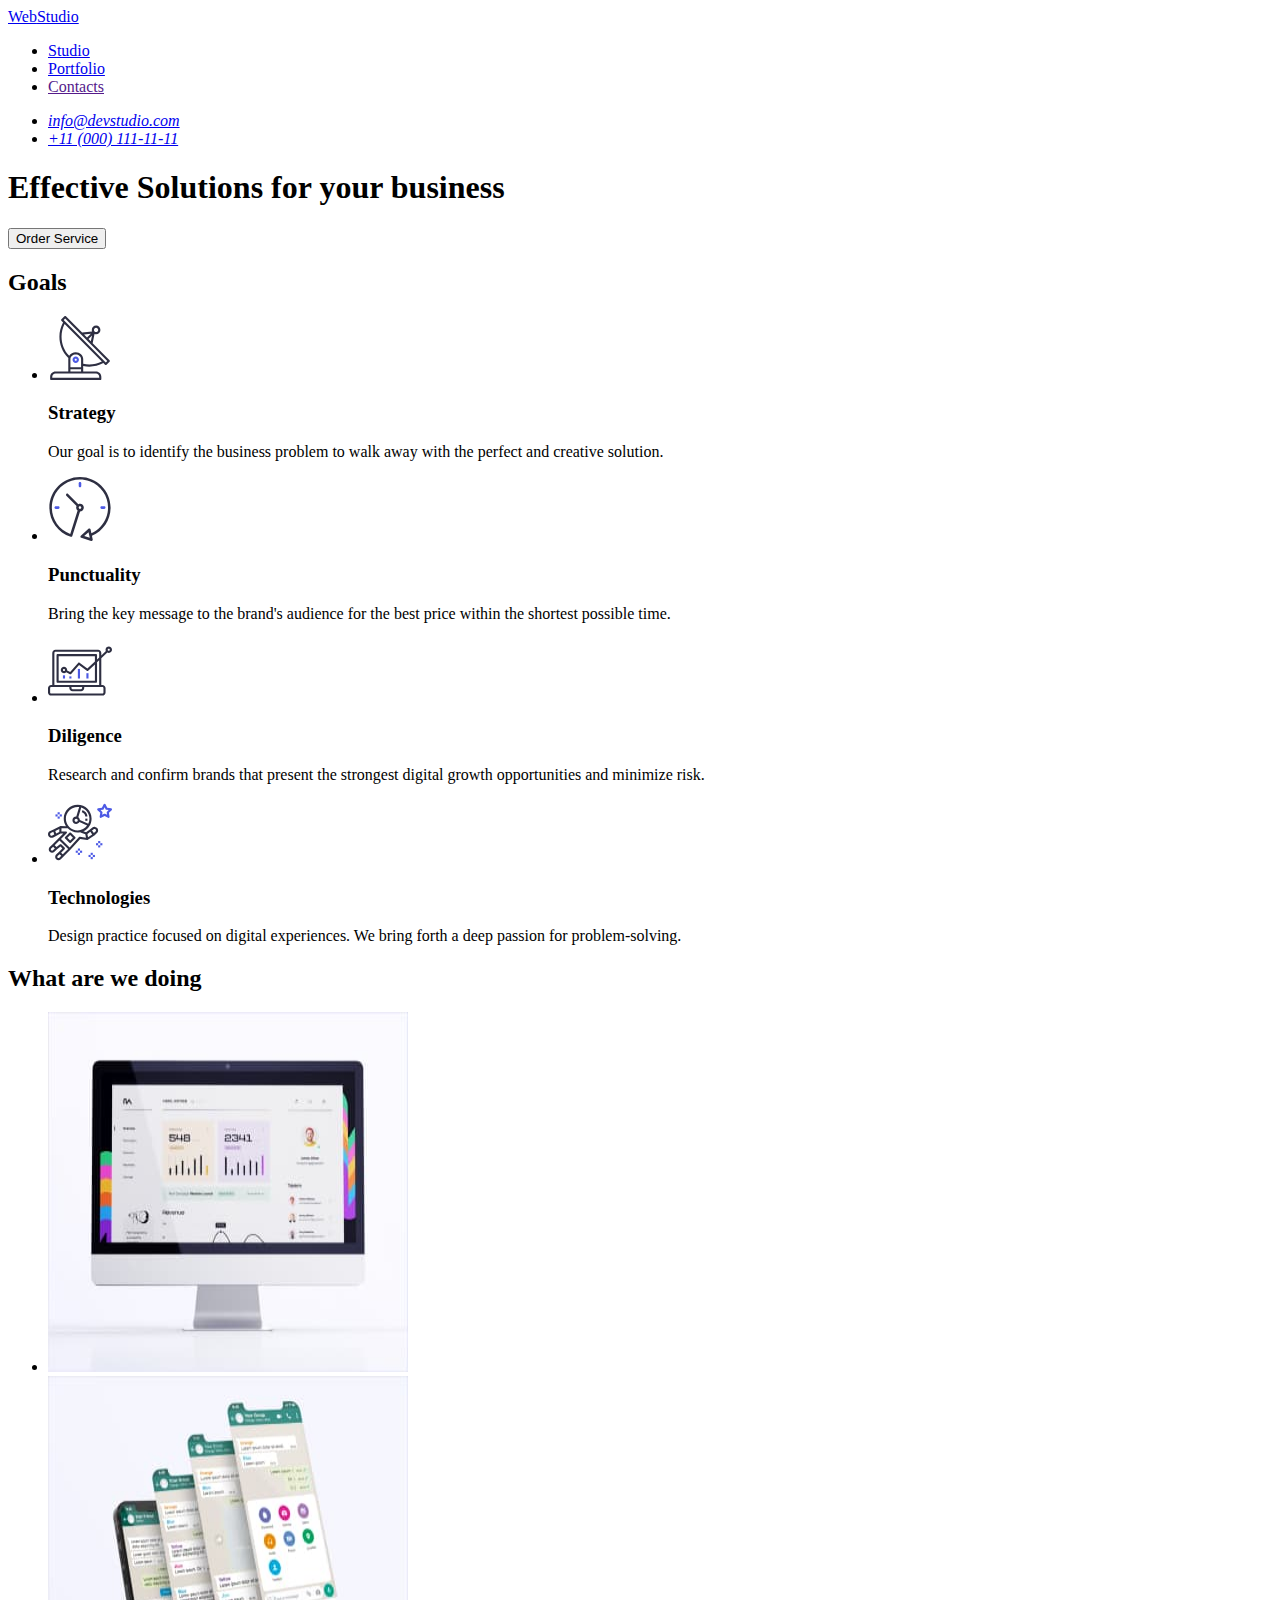
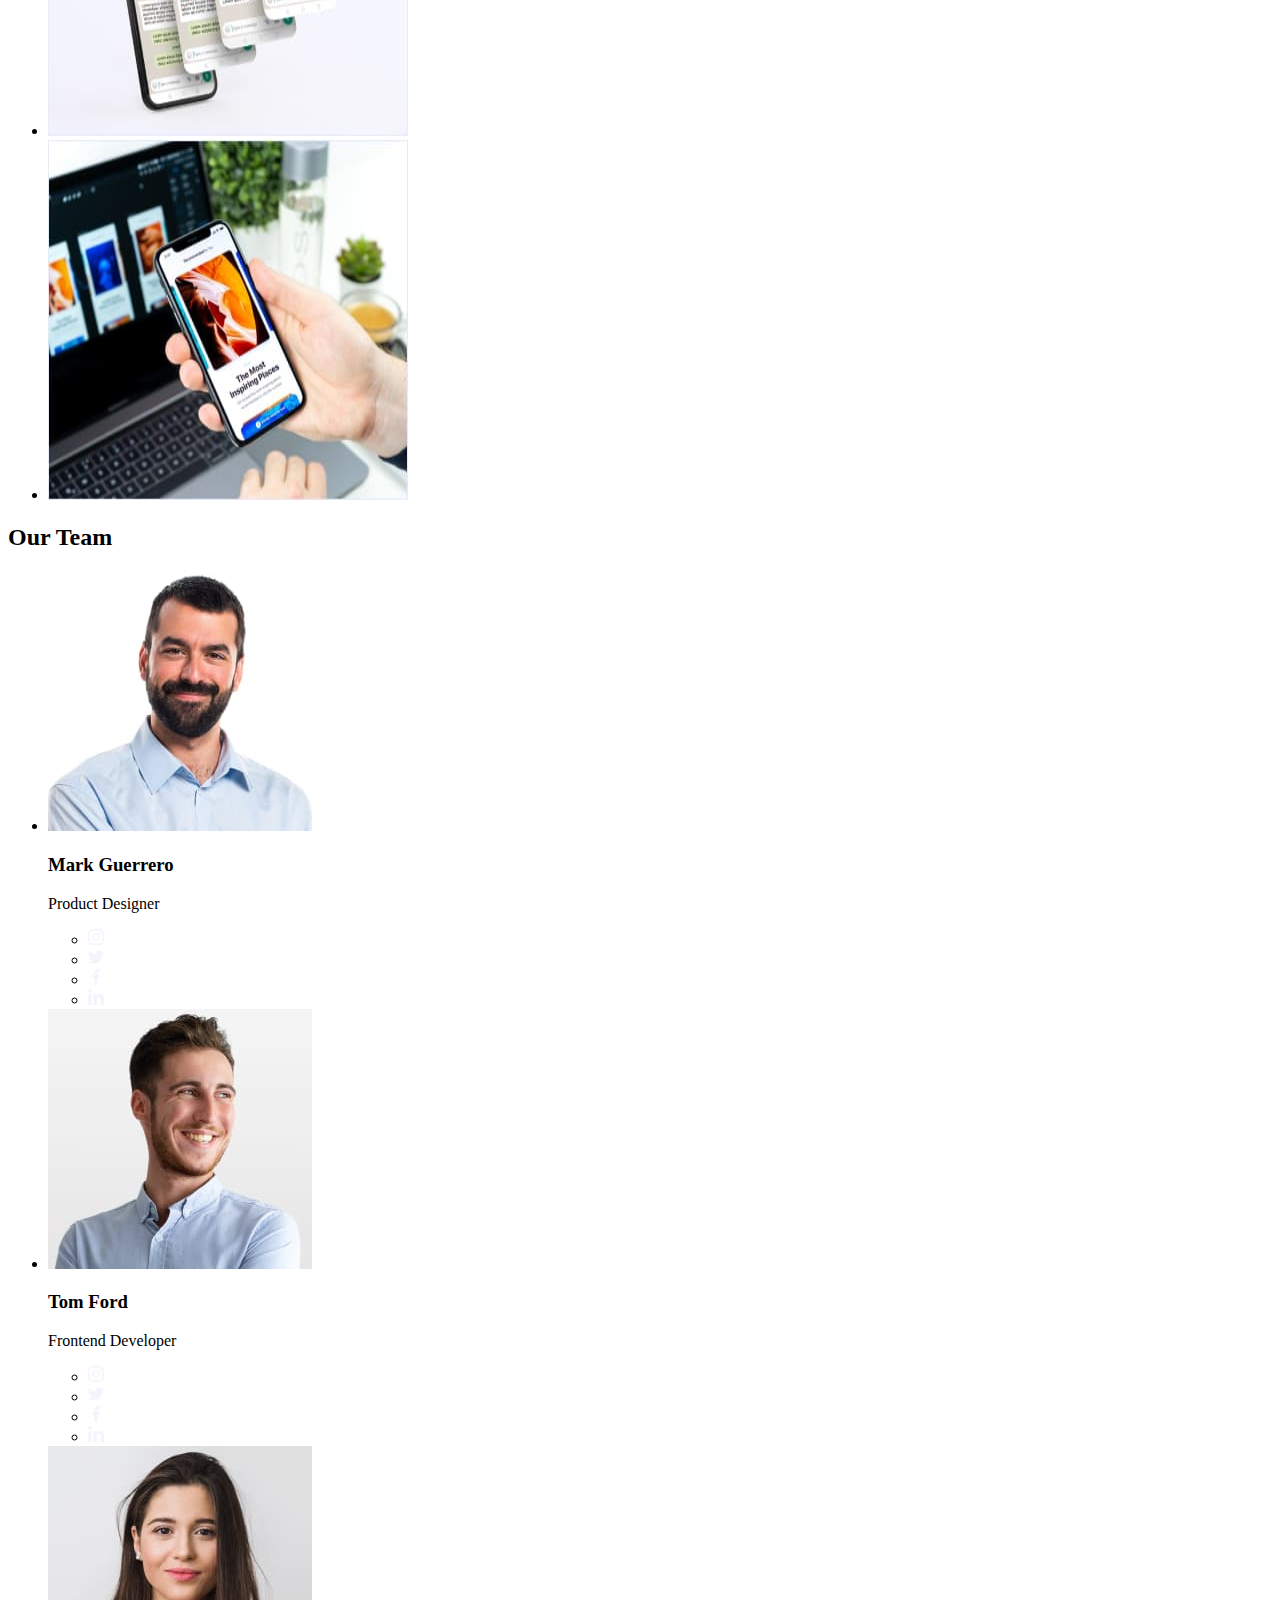
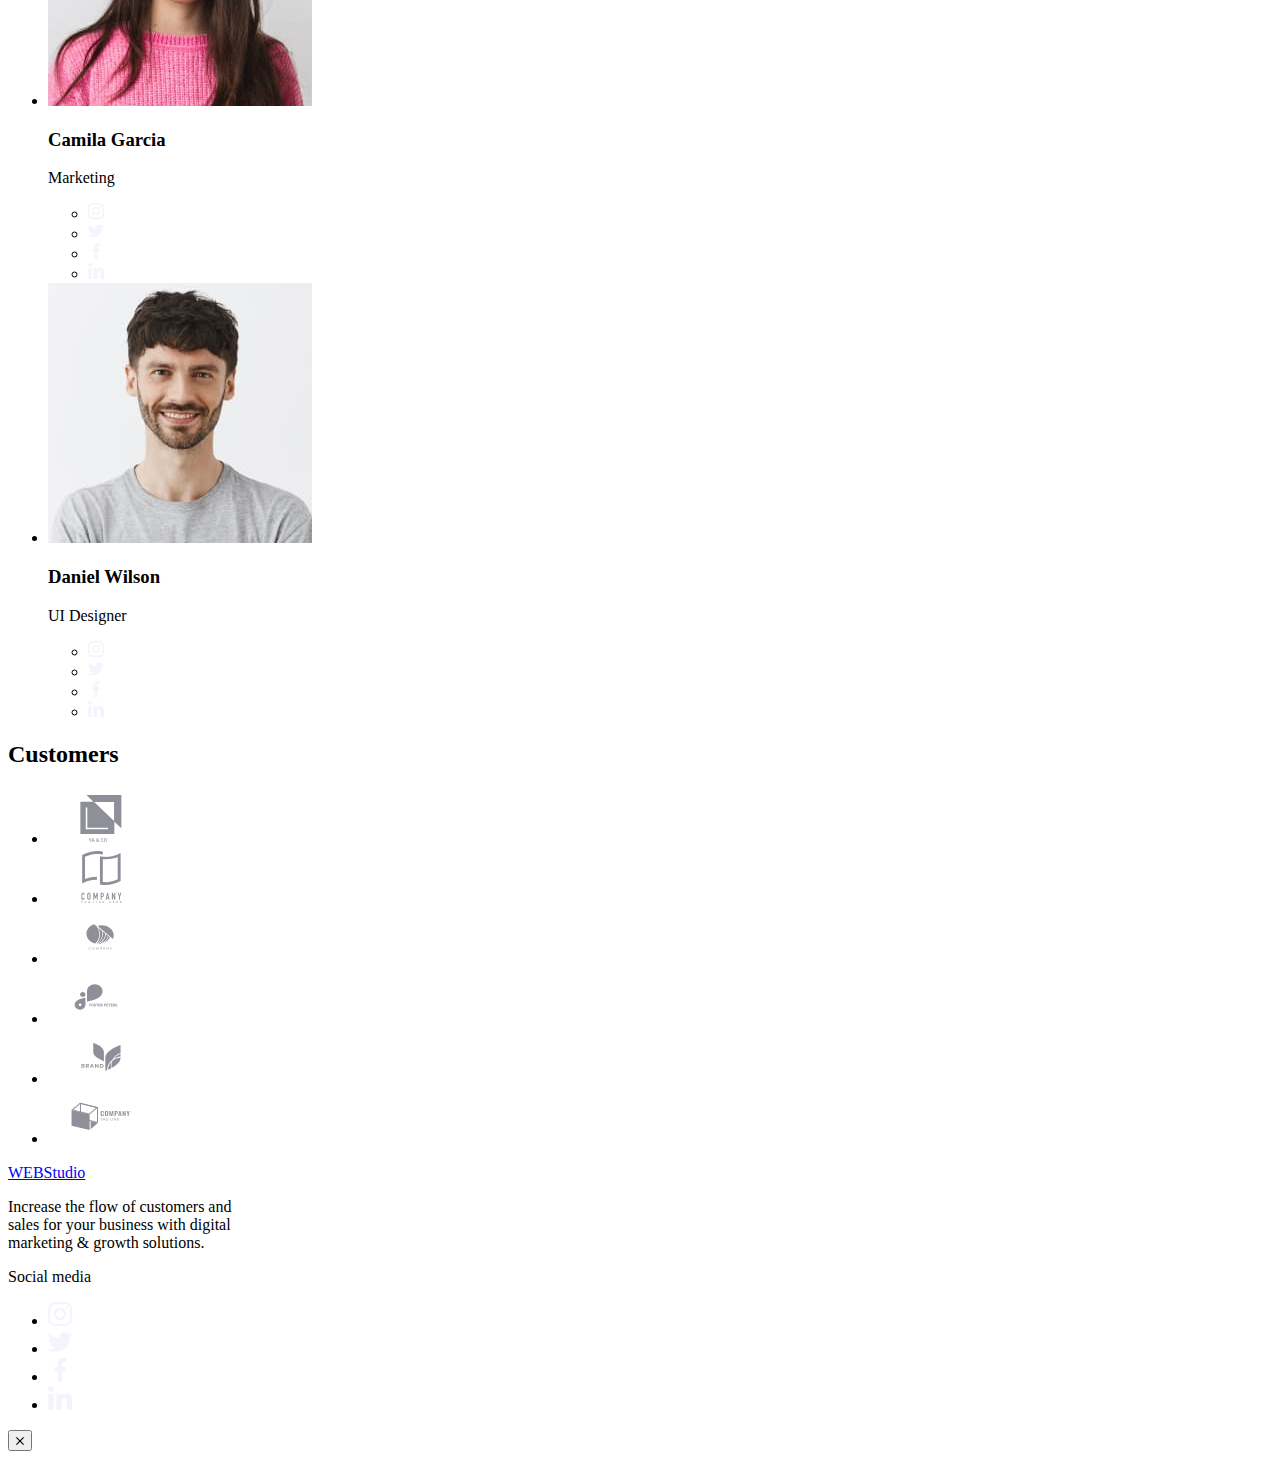
==== index.html @ 5e86d1ba "commit1" ====
<!DOCTYPE html>
<html lang="en">
  <head>
    <meta charset="UTF-8" />
    <meta name="viewport" content="width=device-width, initial-scale=1.0" />
    <title>Document</title>
    <link
      rel="stylesheet"
      href="https://cdnjs.cloudflare.com/ajax/libs/modern-normalize/2.0.0/modern-normalize.min.css"
      integrity="sha512-4xo8blKMVCiXpTaLzQSLSw3KFOVPWhm/TRtuPVc4WG6kUgjH6J03IBuG7JZPkcWMxJ5huwaBpOpnwYElP/m6wg=="
      crossorigin="anonymous"
      referrerpolicy="no-referrer"
    />
    <link rel="stylesheet" href="./css/style.css" />
    <link rel="preconnect" href="https://fonts.googleapis.com" />
    <link rel="preconnect" href="https://fonts.gstatic.com" crossorigin />

    <link
      href="https://fonts.googleapis.com/css2?family=Raleway:wght@800&family=Roboto:wght@400;500;700;900&display=swap"
      rel="stylesheet"
    />
  </head>
  <body>
    <header class="header">
      <div class="container container-header">
        <nav class="logo-nav">
          <a href="./index.html" class="logo-link"
            >Web<span class="logo-part">Studio</span></a
          >

          <ul class="list">
            <li>
              <a class="page-description-link page-nav-studio" href="./index.html">Studio</a>
            </li>
            <li>
              <a class="page-description-link" href="./portfolio.html"
                >Portfolio</a
              >
            </li>
            <li><a class="page-description-link " href="">Contacts</a></li>
          </ul>
        </nav>

        <address class="contact">
          <ul class="list">
            <li>
              <a
                href="mailto:info@devstudio.com"
                class="address-description link"
                >info@devstudio.com</a
              >
            </li>
            <li>
              <a href="tel:+110001111111" class="address-description link"
                >+11 (000) 111-11-11</a
              >
            </li>
          </ul>
        </address>
      </div>
    </header>

    <main>
      <section class="section main-title">
        <div class="container">
          <h1 class="main-text">Effective Solutions for your business</h1>
          <button class="hero-button" type="button" data-modal-open>
            Order Service
          </button>
        </div>
      </section>

      <section class="section">
        <div class="container">
          <h2 class="visually-hidden">Goals</h2>
          <ul class="goals-list-list">
            <li class="goals-list-two">
              <div class="goals-icons">
                <svg width="64" height="64">
                <use href="./images/icons.svg#icon-antenna-1"></use>
               </svg>
               </div>

              <h3 class="goals-title">Strategy</h3>
              <p class="goals-paragraph">
                Our goal is to identify the business problem to walk away with
                the perfect and creative solution.
              </p>
            </li>
            <li class="goals-list-two">
              <div class="goals-icons">
                <svg width="64" height="64">
                <use href="./images/icons.svg#icon-clock-1"></use>
                </svg>

              </div>
              

              <h3 class="goals-title">Punctuality</h3>
              <p class="goals-paragraph">
                Bring the key message to the brand's audience for the best price
                within the shortest possible time.
              </p>
            </li>
            <li class="goals-list-two">
              <div class="goals-icons">
                <svg width="64" height="64">
                <use href="./images/icons.svg#icon-diagram-1"></use>
                </svg>

              </div>
              <h3 class="goals-title">Diligence</h3>
              <p class="goals-paragraph">
                Research and confirm brands that present the strongest digital
                growth opportunities and minimize risk.
              </p>
            </li>
            <li class="goals-list-two">
              <div class="goals-icons">
                <svg width="64" height="64">
                <use href="./images/icons.svg#icon-astronaut-1"></use>
                </svg>

              </div>
              <h3 class="goals-title">Technologies</h3>
              <p class="goals-paragraph">
                Design practice focused on digital experiences. We bring forth a
                deep passion for problem-solving.
              </p>
            </li>
          </ul>
        </div>
      </section>
      <section class="section-what-are-we-doing">
        <div class="container">
          <h2 class="what-are-we-doing-title">What are we doing</h2>
          <ul class="what-are-we-doing-list list">
            <li class="section-two-list">
              <img
                class="images"
                src="./images/img1(2).jpg"
                alt="imac"
                width="360"
                height="360"
              />
            </li>
            <li class="section-two-list">
              <img
                class="images"
                src="./images/img2(2).jpg"
                alt="phone"
                width="360"
                height="360"
              />
            </li>

            <li class="section-two-list">
              <img
                class="images"
                src="./images/img3(2).jpg"
                alt="picture"
                width="360"
                height="360"
              />
            </li>
          </ul>
        </div>
      </section>

      <!--Our team-->
      <section class="section our-team-background">
        <div class="container">
          <h2 class="our-team-title">Our Team</h2>
          <ul class="our-team-title-list list">
            <li class="our-team-box">
              <img
                class="images"
                src="./images/teamcard1(2).jpg"
                alt="man in a blue shirt"
                width="264"
                height="260"
              />
              <div class="our-team-names">
                <h3 class="our-team-name">Mark Guerrero</h3>
                <p class="our-team-paragraph">Product Designer</p>
                <ul class="our-team-social-media">
                  <li class="our-team-socialmedia-list">
                    <a class="our-team-link" href="#">
                      <svg class="our-team-icon" width="16" height="16">
                        <use href="./images/icons.svg#icon-instagram-2"></use>
                      </svg>
                    </a>
                  </li>
                  <li class="our-team-socialmedia-list">
                    <a class="our-team-link" href="#">
                      <svg class="our-team-icon" width="16" height="16">
                        <use href="./images/icons.svg#icon-twitter-1"></use>
                      </svg>
                    </a>
                  </li>
                  <li class="our-team-socialmedia-list">
                    <a href="" class="our-team-link">
                      <svg class="our-team-icon" width="16" height="16">
                        <use href="./images/icons.svg#icon-facebook-1"></use>
                      </svg>
                    </a>
                  </li>
                  <li class="our-team-socialmedia-list">
                    <a class="our-team-link" href="#">
                      <svg class="our-team-icon" width="16" height="16">
                        <use href="./images/icons.svg#icon-linkedin-1"></use>
                      </svg>
                    </a>
                  </li>
                </ul>
              </div>
            </li>
            <li class="our-team-box">
              <img
                class="images"
                src="./images/tomford.jpg"
                alt="smiling man in a shirt"
                width="264"
                height="260"
              />
              <div class="our-team-names">
                <h3 class="our-team-name">Tom Ford</h3>
                <p class="our-team-paragraph">Frontend Developer</p>
                <ul class="our-team-social-media">
                  <li class="our-team-socialmedia-list">
                    <a class="our-team-link" href="#">
                      <svg class="our-team-icon" width="16" height="16">
                        <use href="./images/icons.svg#icon-instagram-2"></use>
                      </svg>
                    </a>
                  </li>
                  <li class="our-team-socialmedia-list">
                    <a class="our-team-link" href="#">
                      <svg class="our-team-icon" width="16" height="16">
                        <use href="./images/icons.svg#icon-twitter-1"></use>
                      </svg>
                    </a>
                  </li>
                  <li class="our-team-socialmedia-list">
                    <a class="our-team-link" href="#">
                      <svg class="our-team-icon" width="16" height="16">
                        <use href="./images/icons.svg#icon-facebook-1"></use>
                      </svg>
                    </a>
                  </li>
                  <li class="our-team-socialmedia-list">
                    <a class="our-team-link" href="#">
                      <svg class="our-team-icon" width="16" height="16">
                        <use href="./images/icons.svg#icon-linkedin-1"></use>
                      </svg>
                    </a>
                  </li>
                </ul>
              </div>
            </li>
            <li class="our-team-box">
              <img
                class="images"
                src="images/camilagarcia.jpg"
                alt="woman in a pink jumper"
                width="264"
                height="260"
              />
              <div class="our-team-names">
                <h3 class="our-team-name">Camila Garcia</h3>
                <p class="our-team-paragraph">Marketing</p>
                <ul class="our-team-social-media">
                  <li class="our-team-socialmedia-list">
                    <a class="our-team-link" href="#">
                      <svg class="our-team-icon" width="16" height="16">
                        <use href="./images/icons.svg#icon-instagram-2"></use>
                      </svg>
                    </a>
                  </li>
                  <li class="our-team-socialmedia-list">
                    <a class="our-team-link" href="#">
                      <svg class="our-team-icon" width="16" height="16">
                        <use href="./images/icons.svg#icon-twitter-1"></use>
                      </svg>
                    </a>
                  </li>
                  <li class="our-team-socialmedia-list">
                    <a class="our-team-link" href="#">
                      <svg class="our-team-icon" width="16" height="16">
                        <use href="./images/icons.svg#icon-facebook-1"></use>
                      </svg>
                    </a>
                  </li>
                  <li class="our-team-socialmedia-list">
                    <a class="our-team-link" href="#">
                      <svg class="our-team-icon" width="16" height="16">
                        <use href="./images/icons.svg#icon-linkedin-1"></use>
                      </svg>
                    </a>
                  </li>
                </ul>
              </div>
            </li>
            <li class="our-team-box">
              <img
                class="images"
                src="./images/danielwilson.jpg"
                alt="man in a nude shirt"
                width="264"
                height="260"
              />
              <div class="our-team-names">
                <h3 class="our-team-name">Daniel Wilson</h3>
                <p class="our-team-paragraph">UI Designer</p>
                <ul class="our-team-social-media">
                  <li class="our-team-socialmedia-list">
                    <a class="our-team-link" href="#">
                      <svg class="our-team-icon" width="16" height="16">
                        <use href="./images/icons.svg#icon-instagram-2"></use>
                      </svg>
                    </a>
                  </li>
                  <li class="our-team-socialmedia-list">
                    <a class="our-team-link" href="#">
                      <svg class="our-team-icon" width="16" height="16">
                        <use href="./images/icons.svg#icon-twitter-1"></use>
                      </svg>
                    </a>
                  </li>
                  <li class="our-team-socialmedia-list">
                    <a class="our-team-link" href="#">
                      <svg class="our-team-icon" width="16" height="16">
                        <use href="./images/icons.svg#icon-facebook-1"></use>
                      </svg>
                    </a>
                  </li>
                  <li class="our-team-socialmedia-list">
                    <a class="our-team-link" href="#">
                      <svg class="our-team-icon" width="16" height="16">
                        <use href="./images/icons.svg#icon-linkedin-1"></use>
                      </svg>
                    </a>
                  </li>
                </ul>
              </div>
            </li>
          </ul>
        </div>
      </section>

      <!--Customers-->
      <section class="section">
        <div class="container">
          <h2 class="our-team-title">Customers</h2>
          <ul class="company-customers">
            <li class="company-customers-button">
              <a class="company-customers-link" href="#">
                <svg class="customers-icon" width="104" height="56">
                  <use href="./images/icons.svg#icon-Logo"></use>
                </svg>
              </a>
            </li>
            <li class="company-customers-button">
              <a class="company-customers-link" href="#">
                <svg class="customers-icon" width="104" height="56">
                  <use href="./images/icons.svg#icon-Logo-1"></use>
                </svg>
              </a>
            </li>
            <li class="company-customers-button">
              <a class="company-customers-link" href="#">
                <svg class="customers-icon" width="104" height="56">
                  <use href="./images/icons.svg#icon-Client-3"></use>
                </svg>
              </a>
            </li>
            <li class="company-customers-button">
              <a class="company-customers-link" href="#">
                <svg class="customers-icon" width="104" height="56">
                  <use href="./images/icons.svg#icon-Client-4"></use>
                </svg>
              </a>
            </li>
            <li class="company-customers-button">
              <a class="company-customers-link" href="#">
                <svg class="customers-icon" width="104" height="56">
                  <use href="./images/icons.svg#icon-Client-5"></use>
                </svg>
              </a>
            </li>
            <li class="company-customers-button">
              <a class="company-customers-link" href="#">
                <svg class="customers-icon" width="104" height="56">
                  <use href="./images/icons.svg#icon-Client-6"></use>
                </svg>
              </a>
            </li>
          </ul>
        </div>
      </section>

    </main>

    <footer class="footer">
      <div class="container footer-links">

        <div class="footer-left">
          <a href="./index.html" class="logo-part-foot"
            >WEB<span class="logo-foot">Studio</span></a
          >
          <p class="footer-paragraph">
            Increase the flow of customers and <br />sales for your business
            with digital <br />
            marketing & growth solutions.
          </p>
        </div>
        <div>
          <p class="footer-social-media">Social media</p>
          <ul class="footer-social-media-links">
            <li class="footer-social-media-list">
              <a class="footer-icons" href="#">
                <svg class="our-team-icon" width="24" height="24">
                  <use href="./images/icons.svg#icon-instagram-2"></use>
                </svg>
              </a>
            </li>
            <li class="footer-social-media-list">
              <a class="footer-icons" href="#">
                <svg class="our-team-icon" width="24" height="24">
                  <use href="./images/icons.svg#icon-twitter-1"></use>
                </svg>
              </a>
            </li>
            <li class="footer-social-media-list">
              <a class="footer-icons" href="#">
                <svg class="our-team-icon" width="24" height="24">
                  <use href="./images/icons.svg#icon-facebook-1"></use>
                </svg>
              </a>
            </li>
            <li class="footer-social-media-list">
              <a class="footer-icons" href="#">
                <svg class="our-team-icon" width="24" height="24">
                  <use href="./images/icons.svg#icon-linkedin-1"></use>
                </svg>
              </a>
            </li>
          </ul>
        </div>
        
      </div>
      
    </footer>
    <div class="data-modal is-hidden" data-modal>
      <div class="data-modal-box">
        <button class="data-modal-button" type="button" data-modal-close>
          <svg class="data-modal-icon" width="8" height="8">
            <use href="./images/icons.svg#icon-close-black-18dp-2-1"></use>
            
          </svg>
        </button>
      </div>
    </div>
    <script src="./js/modal.js"></script>
  </body>
</html>
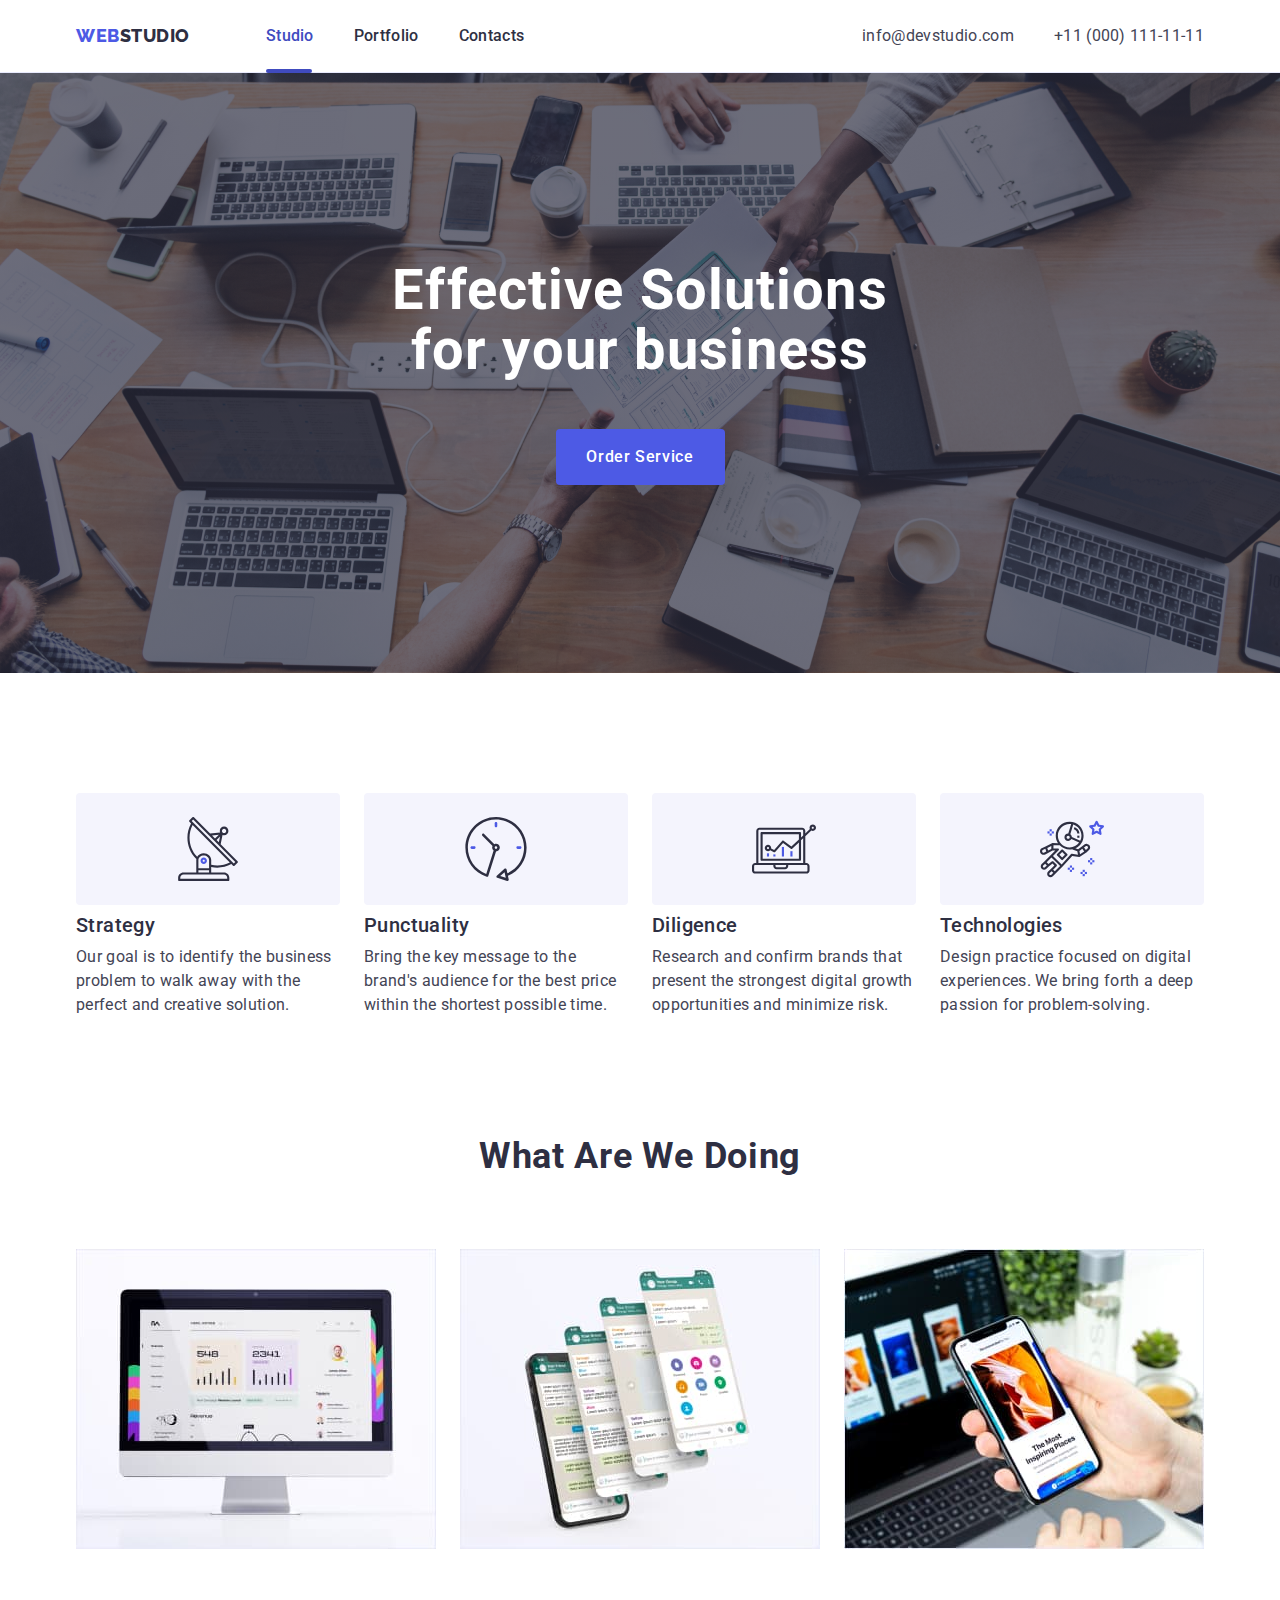
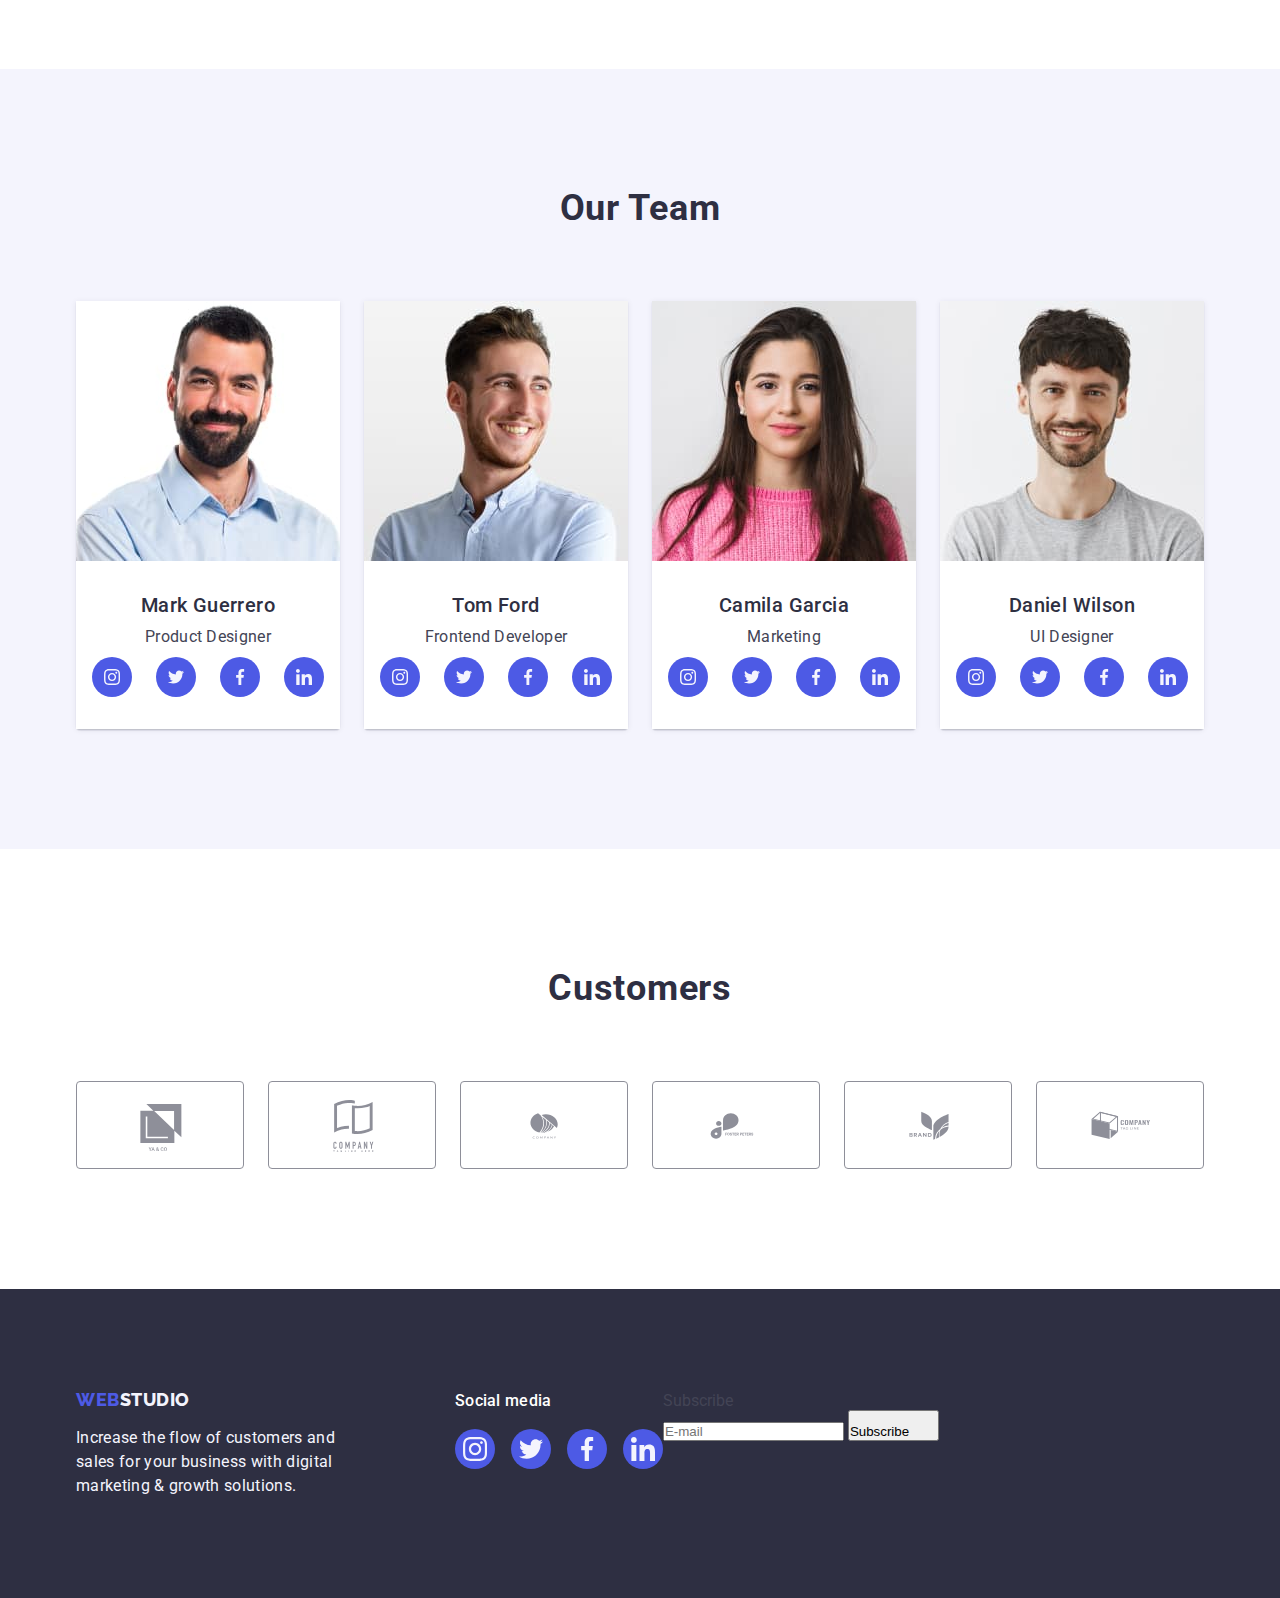
==== commit b020d91a: "commit3" ====
--- a/index.html
+++ b/index.html
@@ -447,7 +447,30 @@
             </li>
           </ul>
         </div>
-        
+        <div class="footer-sub-box">
+          <p class="footer-sub">Subscribe</p>
+          <form class="footer-form">
+            <label class="footer-label">
+              <input
+                class="footer-input"
+                type="email"
+                name="email"
+                placeholder="E-mail"
+                required
+              />
+
+            </label>
+
+            <button class="footer-sub-button" type="submit">
+              Subscribe
+              <svg class="footer-sub-icon" width="24" height="24">
+                <use href=""></use>
+              </svg>
+              
+              
+            </button>
+          </form>
+        </div>
       </div>
       
     </footer>
--- a/css/style.css
+++ b/css/style.css
@@ -0,0 +1,729 @@
+* {
+  box-sizing: border-box;
+  margin: 0;
+  padding: 0;
+}
+body {
+  font-family: "Roboto", sans-serif;
+  color: #434455;
+  background-color: var(--white);
+
+  margin: 0 auto;
+}
+
+ul,
+ol {
+  list-style: none;
+  margin: 0;
+  padding-left: 0;
+}
+
+:root {
+  --main-blue: #2196f3;
+  --purple: #4d5ae5;
+  --navy-blue: #2e2f42;
+  --grey-paragraphs: #434455;
+  --off-white: #f4f4fd;
+  --white: #fff;
+  --transition-variable: cubic-bezier(0.4, 0, 0.2, 1);
+  --modal-data-background: #fcfcfc;
+
+}
+.section {
+  padding: 120px 0;
+}
+/* Logo section */
+
+.header {
+  border-bottom: 1px solid #e7e9fc;
+  box-shadow: 0px 2px 1px rgba(46, 47, 66, 0.08),
+    0px 1px 1px rgba(46, 47, 66, 0.16), 0px 1px 6px rgba(46, 47, 66, 0.08);
+}
+.container {
+  width: 1158px;
+  margin: 0 auto;
+  padding-left: 15px;
+  padding-right: 15px;
+}
+.container-header {
+  display: flex;
+  justify-content: space-between;
+  align-items: center;
+}
+
+.logo-nav {
+  display: flex;
+  align-items: center;
+}
+.logo-link {
+  font-family: "Raleway", sans-serif;
+  color:#4d5ae5;
+  font-size: 18px;
+  font-weight: 800;
+  line-height: 1.17em;
+  letter-spacing: 0.54px;
+  text-transform: uppercase;
+  margin-right: 76px;
+  text-decoration: none;
+}
+
+
+
+
+
+.logo-part {
+  color: #2e2f42;
+  font-family: "Raleway", sans-serif;
+}
+.logo {
+  font-family: "Raleway", sans-serif;
+  color: #4d5ae5;
+  font-size: 18px;
+  line-height: 1.17;
+  font-weight: 800;
+  letter-spacing: 0.03em;
+  text-transform: uppercase;
+}
+.logo-part {
+  font-family: "Raleway", sans-serif;
+  font-size: 18px;
+  font-weight: 800;
+  line-height: 1.17em;
+  letter-spacing: 0.54px;
+  text-transform: uppercase;
+  display: inline-block;
+}
+/* Page description */
+.list {
+  display: flex;
+  gap: 40px;
+}
+
+.page-description-link {
+  color: #2e2f42;
+  font-size: 16px;
+  line-height: 1.5;
+  font-weight: 500;
+  letter-spacing: 0.02em;
+  letter-spacing: 0.32px;
+  display: inline-block;
+  padding: 24px 0;
+  text-decoration: none;
+  transition: color 250ms cubic-bezier(0.4, 0, 0.2, 1);
+  position: relative;
+}
+
+.page-studio-link {
+  color: #2e2f42;
+  position: relative;
+}
+.page-studio-link::after {
+  content: "";
+  position: absolute;
+  left: 0;
+  right: 2px;
+  bottom: -1px;
+  height: 4px;
+  background-color: #404bbf;
+  border-radius: 2px;
+  transition: color 250ms cubic-bezier(0.4, 0, 0.2, 1);
+}
+
+.page-nav-studio {
+  color: #404bbf;
+  position: relative;
+}
+
+  .page-nav-studio::after {
+    content: "";
+    position: absolute;
+    left: 0;
+    right: 2px;
+    bottom: -1px;
+    height: 4px;
+    background-color: #404bbf;
+    border-radius: 2px;
+    transition: color 250ms cubic-bezier(0.4, 0, 0.2, 1);
+  }
+
+    .page-nav-portfolio {
+      color: #404bbf;
+      position: relative;
+    }
+  
+
+      .page-nav-portfolio::after {
+        content: "";
+        position: absolute;
+        left: 0;
+        right: 2px;
+        bottom: -1px;
+        height: 4px;
+        background-color: #404bbf;
+        border-radius: 2px;
+        transition: color 250ms cubic-bezier(0.4, 0, 0.2, 1);
+      }
+  
+
+      .page-description:hover,
+      .page-description:focus,
+      .address-description:hover .address-description:focus {
+      
+      .page-description-link:hover,
+      .page-description-link:focus {
+        color: #404bbf;
+      }
+    }
+/* Contacts */
+.contact {
+  font-style: normal;
+  color: #757575;
+  font-size: 14px;
+  font-weight: 500;
+  letter-spacing: 0.02em;
+}
+.address-description {
+  color: #434455;
+  font-size: 16px;
+  font-weight: 400;
+  line-height: 1.5;
+  letter-spacing: 0.32px;
+  text-decoration: none;
+  transition: color 250ms cubic-bezier(0.4, 0, 0.2, 1);
+}
+.link {
+  padding: 24px 0 24px;
+  text-decoration: none;
+}
+.address-description:hover,
+.address-description:focus {
+  color: #404bbf;
+}
+/* Main */
+.main-title {
+  padding: 188px 0;
+  max-width: 1440px;
+  background-color: #2e2f42;
+  background-image: linear-gradient(
+      rgba(46, 47, 66, 0.7),
+      rgba(46, 47, 66, 0.7)
+    ),
+    url(../images/peopleoffice.jpg);
+    background-size: cover;
+  background-position: center;
+  background-repeat: no-repeat;
+  margin: 0 auto;
+}
+.main-text {
+  color: #ffffff;
+  font-weight: 700;
+  font-size: 56px;
+  line-height: 1.07em;
+  text-align: center;
+  letter-spacing: 1.12px;
+  margin: 0 auto;
+  max-width: 496px;
+  padding-bottom: 48px;
+}
+
+.hero-button {
+  font-family: "Roboto", sans-serif;
+  color: #ffffff;
+  background-color: #4d5ae5;
+  font-size: 16px;
+  font-weight: 500;
+  line-height: 1.5em;
+  letter-spacing: 0.04em;
+  cursor: pointer;
+  display: block;
+  min-width: 169px;
+  height: 56px;
+  border-radius: 4px;
+  border: none;
+  margin: 0 auto;
+  transition: background-color 250ms cubic-bezier(0.4, 0, 0.2, 1);
+}
+
+.hero-button:hover,
+.hero-button:focus {
+  color: #ffffff;
+  background-color: #404bbf;
+}
+.hero {
+  background-color: #2e2f42;
+  padding: 188px 0;
+}
+.hero-title {
+  color: #fff;
+  text-align: center;
+  font-size: 56px;
+  font-weight: 700px;
+  line-height: 1.07;
+  letter-spacing: 1.12px;
+  max-width: 496px;
+}
+/* goals list */
+h2 {
+  color: #2e2f42;
+}
+
+.goals-list-list {
+  list-style: none;
+  display: flex;
+  gap: 24px;
+  justify-content: center;
+  padding: 0;
+}
+.goals-list-two {
+  flex-basis: calc((100% - 72px) / 4);
+}
+
+.goals-icons {
+  display: flex;
+  align-items: center;
+  justify-content: center;
+  background-color: #f4f4fd;
+  height: 112px;
+  margin-bottom: 8px;
+  border-radius: 4px;
+  border: none;
+}
+
+.goals-title {
+  color: var(--navy-blue);
+  font-size: 20px;
+  font-weight: 500;
+  line-height: 1.2;
+  letter-spacing: 0.4px;
+  margin-bottom: 8px;
+}
+
+.goals-paragraph {
+  color: var(--grey-paragraphs);
+  font-size: 16px;
+  line-height: 1.5;
+  letter-spacing: 0.02em;
+}
+/* What are we doing */
+.section-what-are-we-doing {
+  padding-bottom: 120px;
+}
+.what-are-we-doing-title {
+  color: var(--navy-blue);
+  font-size: 36px;
+  font-weight: 700px;
+  line-height: 1.11;
+  letter-spacing: 0.02em;
+  text-align: center;
+  text-transform: capitalize;
+  margin-bottom: 72px;
+}
+.what-are-we-doing-list {
+  display: flex;
+  gap: 24px;
+}
+.images {
+  display: block;
+  max-width: 100%;
+  height: auto;
+}
+.section-two-list {
+  width: calc((100% - 48px) / 3);
+}
+/* our team */
+.our-team-title {
+  color: var(--navy-blue);
+  font-size: 36px;
+  font-weight: 700px;
+  line-height: 1.11;
+  letter-spacing: 0.72px;
+  text-align: center;
+  text-transform: capitalize;
+  margin-bottom: 72px;
+}
+.our-team-background {
+  background-color: #f4f4fd;
+  padding: 120px 0;
+}
+.our-team-title-list {
+  display: flex;
+  gap: 24px;
+}
+.our-team-names {
+  padding: 32px 0;
+  text-align: center;
+
+  background-color: #ffffff;
+}
+.our-team-name {
+  color: var(--navy-blue);
+  font-size: 20px;
+  font-weight: 500;
+  line-height: 1.2;
+  letter-spacing: 0.4px;
+
+  margin-bottom: 8px;
+}
+
+.our-team-social-media {
+  display: flex;
+  gap: 24px;
+  justify-content: center;
+  margin-top: 8px;
+}
+.our-team-socialmedia-list {
+  width: 40px;
+  height: 40px;
+}
+
+.our-team-link {
+  width: 40px;
+  height: 40px;
+  background-color: #4d5ae5;
+  border-radius: 50%;
+  display: flex;
+  align-items: center;
+  justify-content: center;
+  transition: background-color 250ms cubic-bezier(0.4, 0, 0.2, 1);
+}
+.our-team-link:hover,
+.our-team-link:focus {
+  background-color: #404bbf;
+}
+
+.our-team-icon {
+  fill: #f4f4fd;
+}
+
+.our-team-paragraph {
+  color: var(--grey-paragraphs);
+  font-size: 16px;
+  line-height: 1.5;
+  letter-spacing: 0.32px;
+}
+.our-team-box {
+  width: calc((100% - 72px) / 4);
+
+  border-radius: 0px 0px 4px 4px;
+  box-shadow: 0px 1px 6px rgba(46, 47, 66, 0.08),
+    0px 1px 1px rgba(46, 47, 66, 0.16), 0px 2px 1px rgba(46, 47, 66, 0.08);
+
+}
+
+.our-team {
+  background-color: #f4f4fd;
+  padding: 0;
+}
+
+/*Customer*/
+.company-customers {
+  justify-content: center;
+  text-align: center;
+  gap: 24px;
+
+  display: flex;
+}
+.company-customers-button {
+  background-color: #fff;
+  width: 168px;
+  height: 88px;
+}
+.company-customers-link {
+  width: 100%;
+  height: 100%;
+  border-radius: 4px;
+  border: 1px solid #8e8f99;
+  display: flex;
+  align-items: center;
+  justify-content: center;
+  color: #8e8f99;
+  transition: color 250ms cubic-bezier(0.4, 0, 0.2, 1),
+    border-color 250ms cubic-bezier(0.4, 0, 0.2, 1);
+}
+.company-customers-link:hover,
+.company-customers-link:focus {
+  color: #404bbf;
+  border-color: #404bbf;
+}
+.customers-icon {
+  fill: currentColor;
+}
+
+
+/* Footer */
+.footer {
+  background-color: #2e2f42;
+  padding: 100px 0;
+}
+.logo-part-foot {
+  color: var(--purple);
+  font-family: "Raleway", sans-serif;
+  font-size: 18px;
+  font-weight: 800;
+  line-height: 1.17;
+  letter-spacing: 0.54px;
+  text-transform: uppercase;
+  text-decoration: none;
+  display: inline-block;
+  margin-bottom: 16px;
+}
+
+.logo-foot {
+  color: var(--off-white);
+
+  font-family: "Raleway", sans-serif;
+  font-size: 18px;
+  font-weight: 800;
+  line-height: 1.17em;
+  letter-spacing: 0.54px;
+  text-transform: uppercase;
+}
+.footer-paragraph {
+  color: var(--off-white);
+  font-size: 16px;
+  letter-spacing: 0.32px;
+  font-weight: 400;
+  line-height: 1.5em;
+  max-width: 264px;
+}
+.footer-social-media {
+  color: white;
+  font-family: Roboto;
+  font-size: 16px;
+  font-style: normal;
+  font-weight: 500;
+  line-height: 1.5em;
+  letter-spacing: 0.32px;
+  margin-bottom: 16px;
+}
+
+.footer-social-media-links {
+  display: flex;
+  gap: 16px;
+}
+.footer-social-media-list {
+  width: 40px;
+  height: 40px;
+}
+
+.footer-icons {
+  display: flex;
+  align-items: center;
+  background-color: #4d5ae5;
+  border-radius: 50%;
+  width: 100%;
+  height: 100%;
+  justify-content: center;
+  transition: background-color 250ms cubic-bezier(0.4, 0, 0.2, 1);
+}
+.footer-left {
+  margin-right: 120px;
+}
+.footer-links {
+  display: flex;
+  align-items: baseline;
+}
+.footer-icons:hover,
+.footer-icons:focus {
+  background-color: #31d0aa;
+}
+
+/*/PORTFOLIO/*/
+.navigation {
+  display: flex;
+  align-items: center;
+}
+
+.filter-list {
+  display: flex;
+  justify-content: center;
+  gap: 24px;
+  margin-bottom: 72px;
+}
+.filter {
+  color: #4d5ae5;
+  background-color: #f4f4fd;
+  font-size: 16px;
+  font-weight: 500;
+  line-height: 1.5;
+  letter-spacing: 0.04em;
+  
+  font-family: "Roboto", sans-serif;
+  cursor: pointer;
+  transition: color 250ms cubic-bezier(0.4, 0, 0.2, 1),
+    background-color 250ms cubic-bezier(0.4, 0, 0.2, 1),
+    border-color 250ms cubic-bezier(0.4, 0, 0.2, 1),
+    box-shadow 250ms cubic-bezier(0.4, 0, 0.2, 1);
+}
+
+
+.layout {
+  padding: 12px 24px;
+  border-radius: 4px;
+  border: 1px solid #e7e9fc;
+}
+.filter.layout:hover,
+.filter.layout:focus {
+  color: #fff;
+  background-color: #4d5ae5;
+  border: 1px solid transparent;
+  box-shadow: 0px 3px 1px rgba(0, 0, 0, 0.1), 0px 2px 1px rgba(0, 0, 0, 0.08),
+    0px 2px 2px rgba(0, 0, 0, 0.12);
+}
+
+
+.projects-list {
+  display: flex;
+  flex-wrap: wrap;
+  column-gap: 24px;
+  row-gap: 48px;
+}
+.filter-photos-list {
+  width: calc((100% - 48px) / 3);
+  text-decoration: none;
+}
+
+.photos-link {
+  display: block;
+  text-decoration: none;
+  transition: box-shadow 250ms var(--transition-variable);
+}
+
+.photos-link:hover,
+.photos-link:focus {
+  box-shadow: 0px 1px 6px rgba(46, 47, 66, 0.08),
+    0px 1px 1px rgba(46, 47, 66, 0.16), 0px 2px 1px rgba(46, 47, 66, 0.08);
+}
+
+.app-list {
+  position: relative;
+  overflow: hidden;
+}
+
+.app-list p {
+  position: absolute;
+  inset: 0;
+  color: #f4f4fd;
+  background-color: #4d5ae5;
+  font-family: Roboto;
+  font-style: normal;
+  font-size: 16px;
+  font-weight: 400;
+  line-height: 1.5;
+  letter-spacing: 0.32px;
+  padding: 40px 32px;
+  opacity: 0.9;
+  transform: translateY(100%);
+  transition: transform 250ms var(--transition-variable);
+}
+.photos-link:hover p,
+.photos-link:focus p {
+  transform: translateY(0%);
+}
+
+.service-box {
+  padding: 32px 16px;
+  border: 1px solid #e7e9fc;
+  border-top: none;
+}
+.project-title {
+  color: #2e2f42;
+  font-size: 20px;
+  font-weight: 500;
+  line-height: 1.2;
+  letter-spacing: 0.02em;
+  margin-bottom: 8px;
+}
+
+.project-paragraph {
+  color: #434455;
+  font-size: 16px;
+  letter-spacing: 0.02em;
+  font-weight: 400;
+  line-height: 1.5em;
+}
+
+.projects {
+  padding-top: 96px;
+  padding-bottom: 120px;
+}
+
+.visually-hidden {
+  position: absolute;
+  width: 1px;
+  height: 1px;
+  margin: -1px;
+  border: 0;
+  padding: 0;
+  white-space: nowrap;
+  clip-path: inset(100%);
+  clip: rect(0 0 0 0);
+  overflow: hidden;
+}
+.pages {
+  list-style: none;
+  text-decoration: none;
+}
+
+.main-description {
+  background: #2f303a;
+  text-align: center;
+  padding: 200px 0;
+}
+
+/*/Data modal/*/
+.data-modal {
+  position: fixed;
+  top: 0;
+  left: 0;
+  width: 100%;
+  height: 100%;
+  background-color: rgba(46, 47, 66, 0.4);
+  transition: opacity 250ms cubic-bezier(0.4, 0, 0.2, 1),
+    visibility 250ms cubic-bezier(0.4, 0, 0.2, 1);
+}
+.data-modal-box {
+  position: absolute;
+  top: 50%;
+  left: 50%;
+  transform: translate(-50%, -50%);
+  width: 408px;
+  min-height: 584px;
+  border-radius: 4px;
+  background-color: var(--modal-data-background);
+  box-shadow: 0px 2px 1px 0px rgba(0, 0, 0, 0.2),
+    0px 1px 3px 0px rgba(0, 0, 0, 0.12), 0px 1px 1px 0px rgba(0, 0, 0, 0.14);
+  transition: transform 250ms cubic-bezier(0.4, 0, 0.2, 1);
+}
+
+.data-modal-button {
+  position: absolute;
+  width: 24px;
+  height: 24px;
+  top: 24px;
+  right: 24px;
+  background-color: #e7e9fc;
+  fill: var(--navy-blue);
+  border: 1px solid rgba(0, 0, 0, 0.1);
+  border-radius: 50%;
+  display: flex;
+  align-items: center;
+  justify-content: center;
+  cursor: pointer;
+  transition: background-color 250ms cubic-bezier(0.4, 0, 0.2, 1),
+    border 250ms cubic-bezier(0.4, 0, 0.2, 1);
+}
+.data-modal-button:hover,
+.data-modal-button:focus {
+  border: none;
+  background-color: #404bbf;
+  fill: #fff;
+}
+.data-modal-icon {
+  transition: fill 250ms var(--transition-variable);
+}
+.is-hidden {
+  pointer-events: none;
+  visibility: hidden;
+  opacity: 0;
+}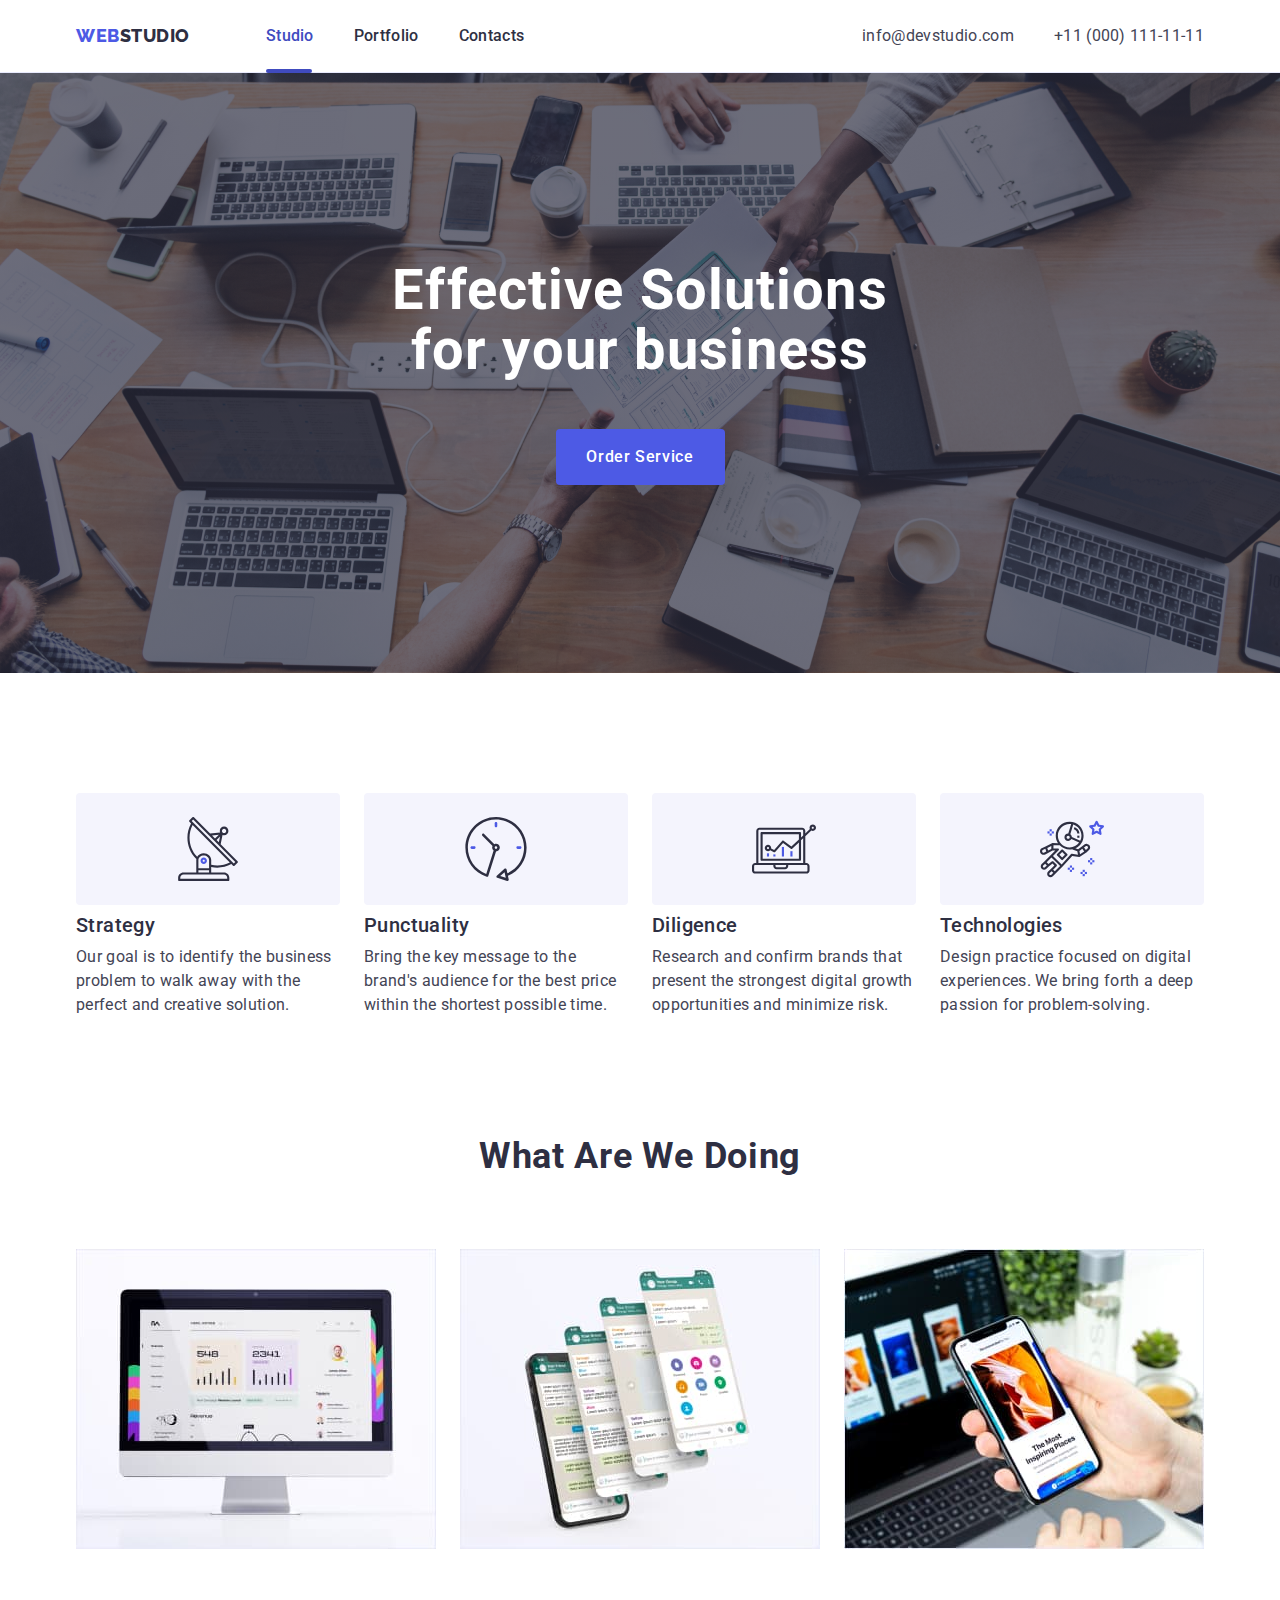
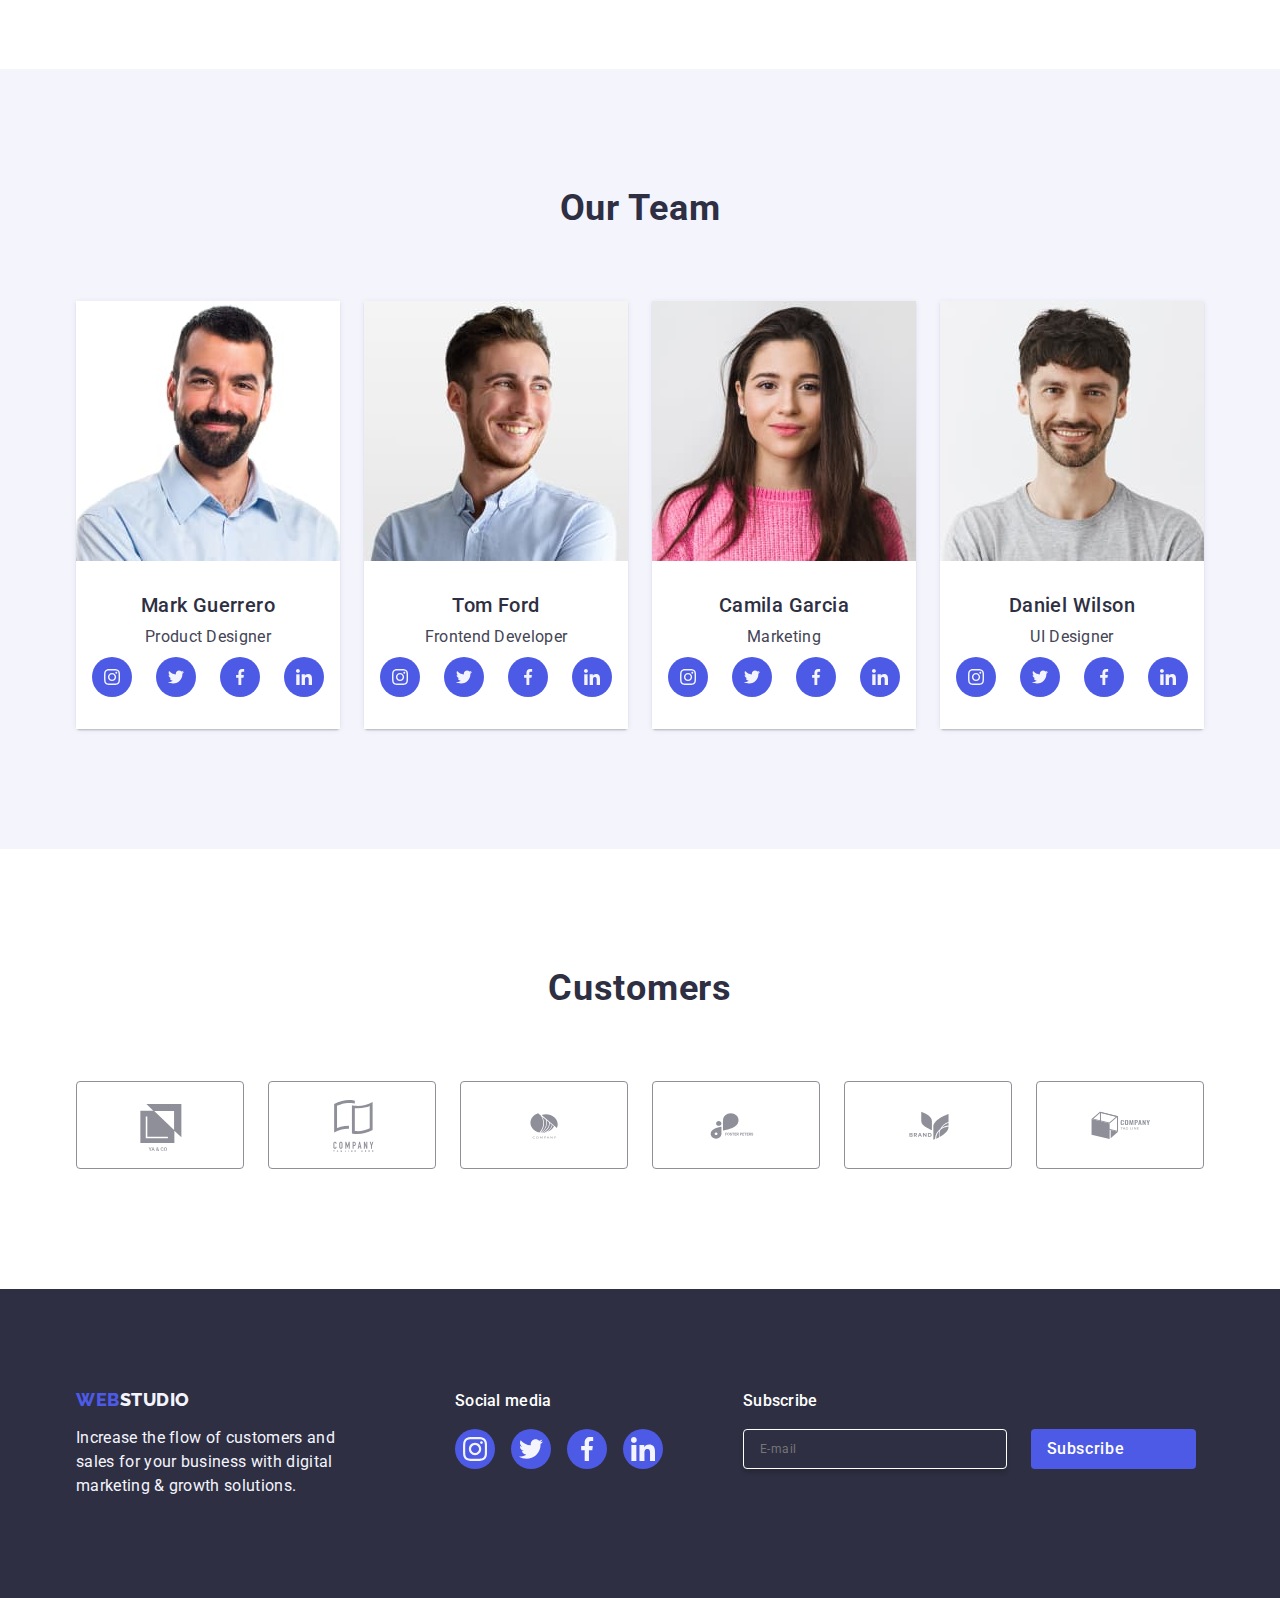
==== commit f7faf906: "commit8" ====
--- a/index.html
+++ b/index.html
@@ -464,7 +464,7 @@
             <button class="footer-sub-button" type="submit">
               Subscribe
               <svg class="footer-sub-icon" width="24" height="24">
-                <use href=""></use>
+                <use href="./images/icons.svg#icon-bg"></use>
               </svg>
               
               
--- a/css/style.css
+++ b/css/style.css
@@ -528,6 +528,71 @@
   background-color: #31d0aa;
 }
 
+.footer-sub-box {
+  margin-left: 80px;
+}
+
+.footer-sub {
+  color: var(--WHITE, #fff);
+  font-family: Roboto;
+  font-size: 16px;
+  font-style: normal;
+  font-weight: 500;
+  line-height: 24px;
+  letter-spacing: 0.32px;
+  margin-bottom: 16px;
+}
+
+.footer-form {
+  display: flex;
+  gap: 24px;
+}
+.footer-form input [placeholder] {
+  color: #fff;
+}
+
+.footer-input {
+  width: 264px;
+  height: 40px;
+  gap: 24px;
+  color: #fff;
+  background-color: transparent;
+  font-family: Roboto;
+  font-size: 12px;
+  font-style: normal;
+  font-weight: 400;
+  line-height: 1.5;
+  letter-spacing: 0.48px;
+  border-radius: 4px;
+  border: 1px solid #fff;
+  box-shadow: 0px 4px 4px 0px rgba(0, 0, 0, 0.15);
+  padding-left: 16px;
+}
+
+.footer-sub-button {
+  height: 40px;
+  min-width: 165px;
+  color: #fff;
+  font-family: Roboto, sans-serif;
+  font-size: 16px;
+  font-style: normal;
+  font-weight: 500;
+  line-height: 1.5;
+  letter-spacing: 0.64px;
+  align-items: center;
+  justify-content: center;
+  display: flex;
+  gap: 16px;
+  cursor: pointer;
+  border: none;
+  border-radius: 4px;
+  background-color: #4d5ae5;
+}
+
+.footer-sub-icon {
+margin-left: 16px;
+}
+
 /*/PORTFOLIO/*/
 .navigation {
   display: flex;
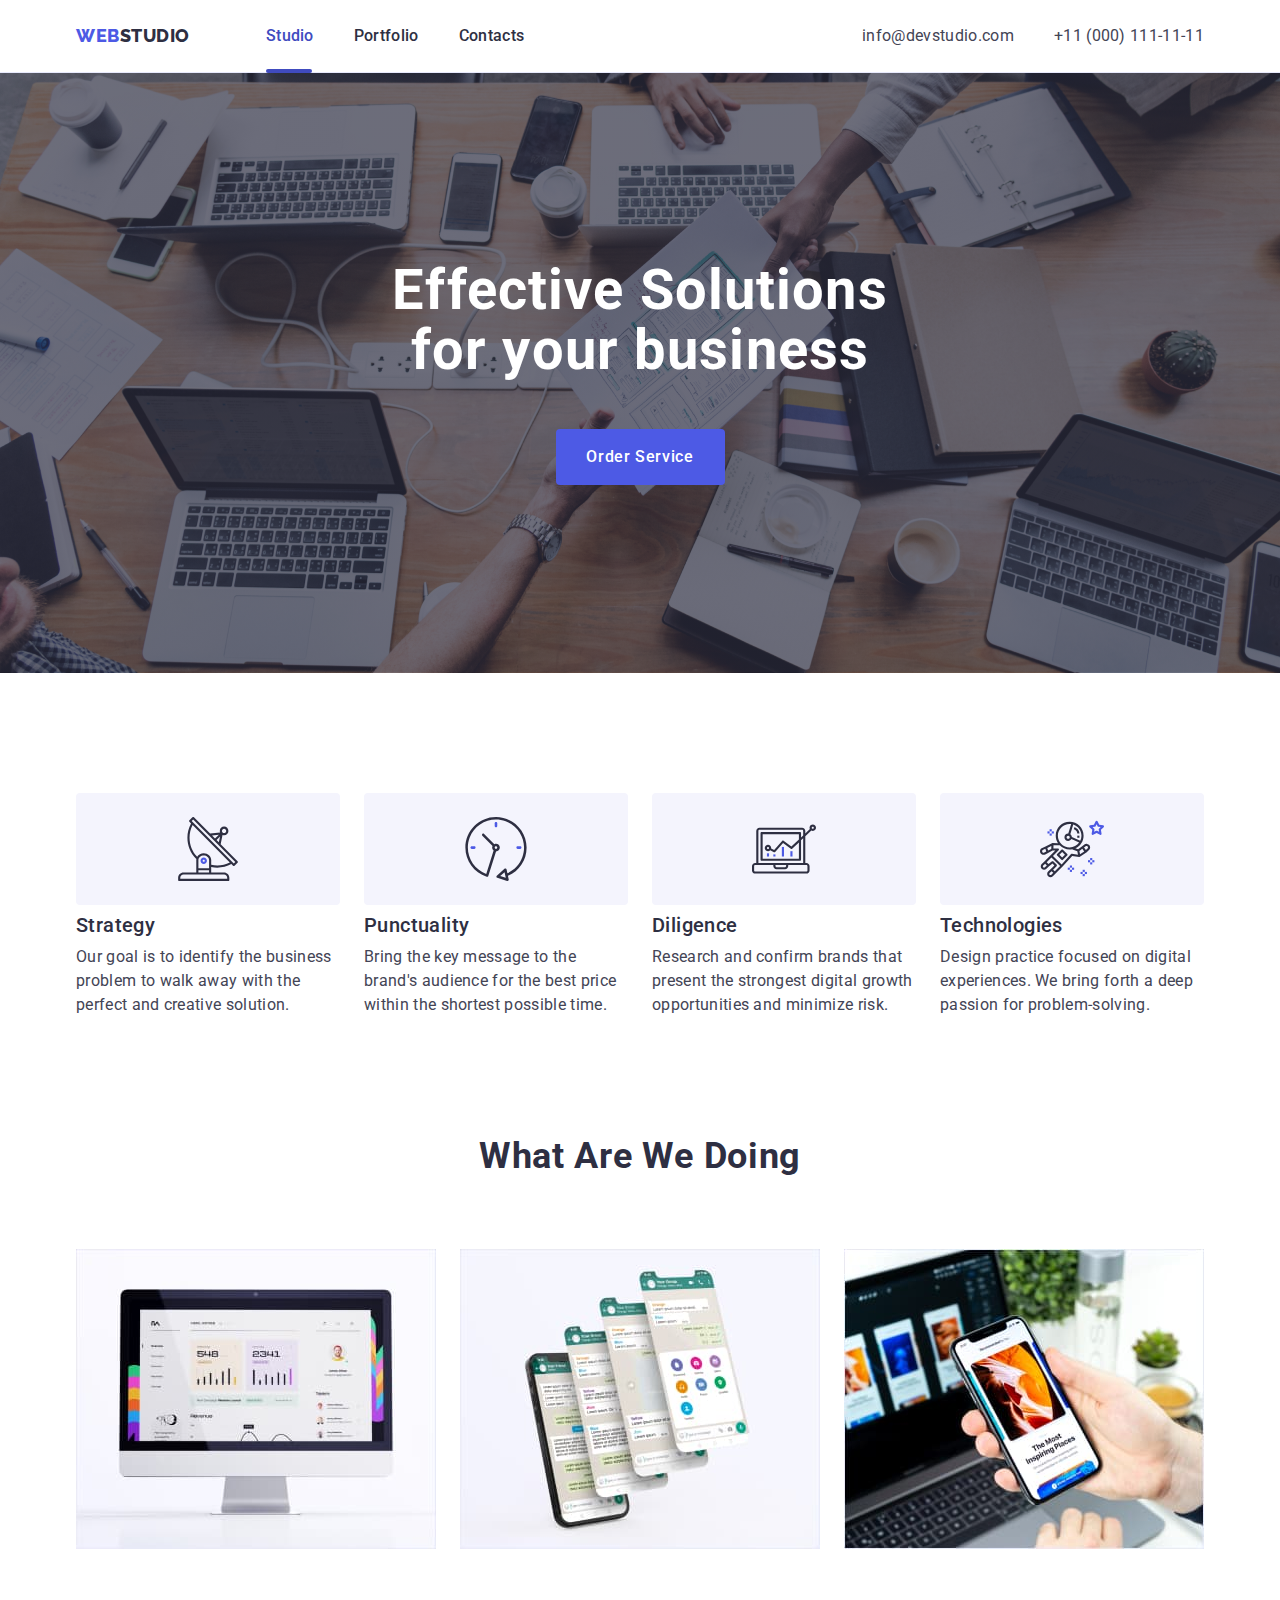
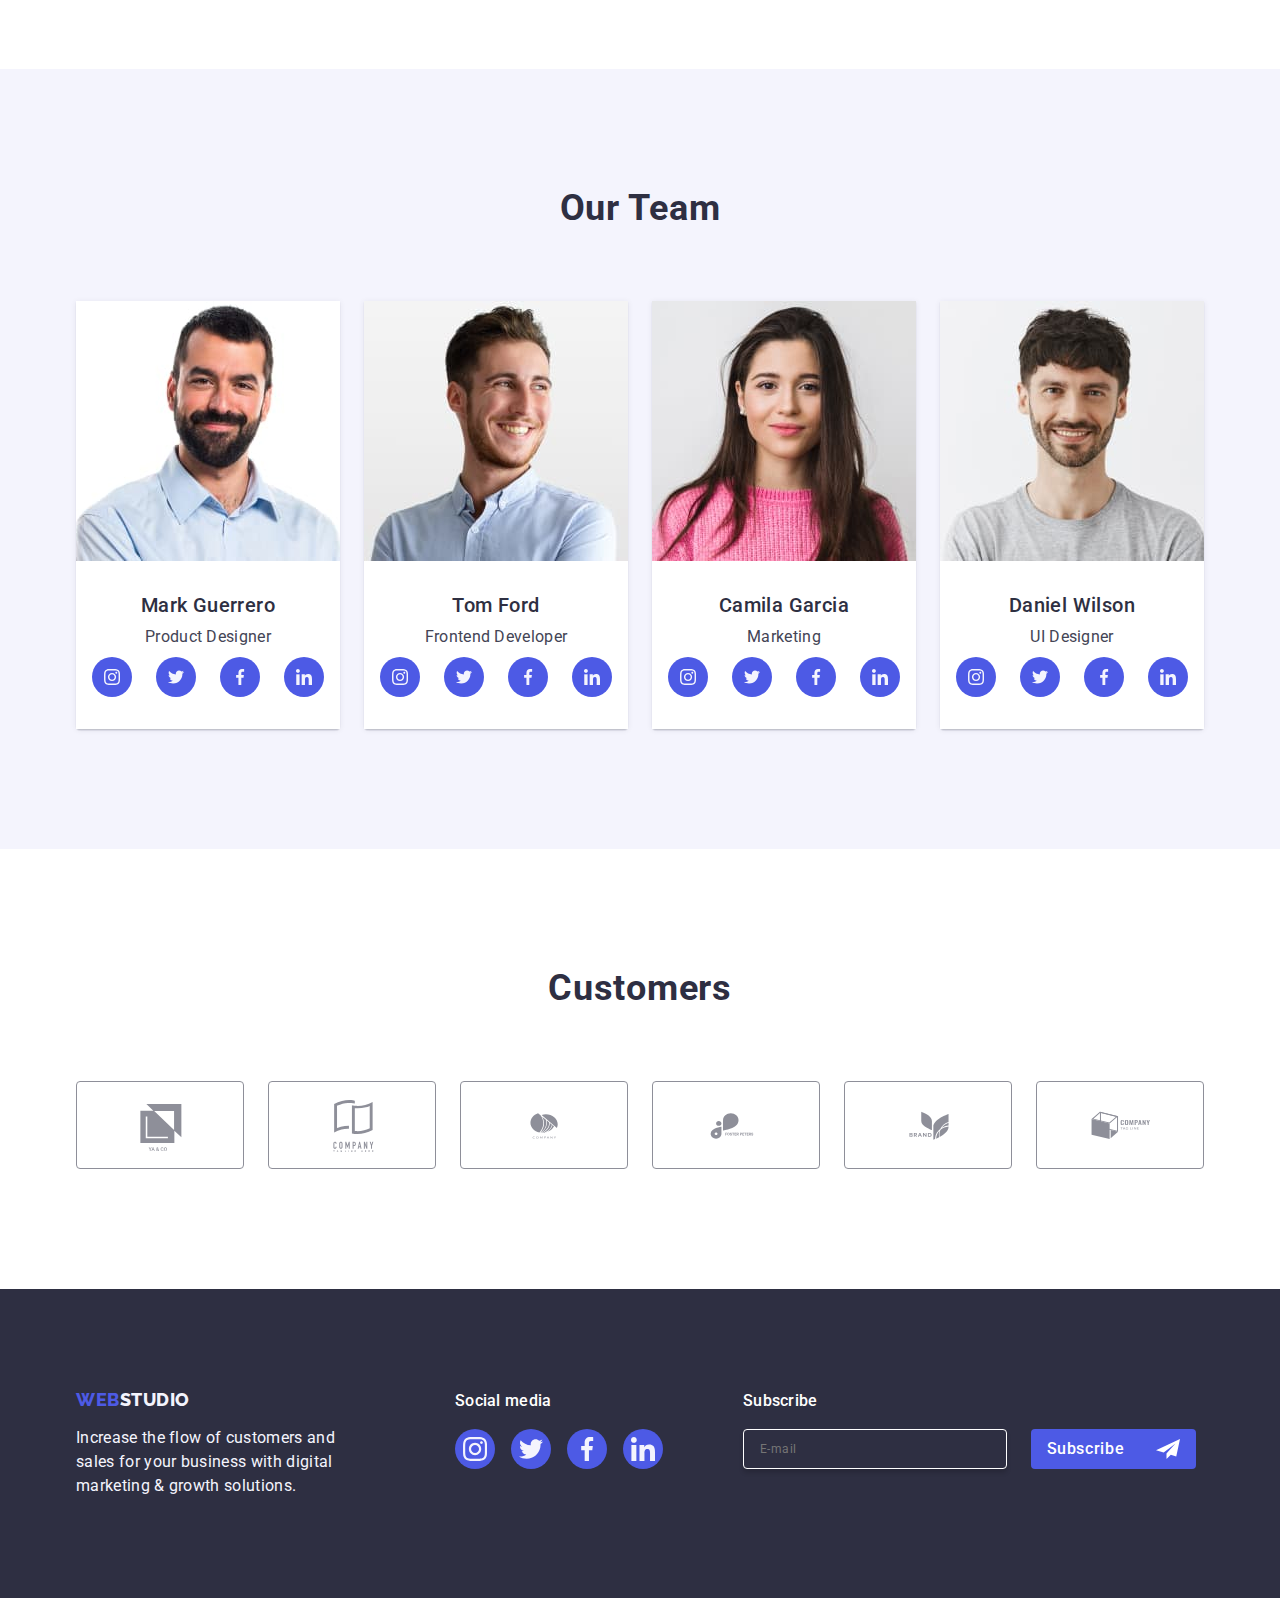
==== commit 53246368: "commit8" ====
--- a/index.html
+++ b/index.html
@@ -464,7 +464,7 @@
             <button class="footer-sub-button" type="submit">
               Subscribe
               <svg class="footer-sub-icon" width="24" height="24">
-                <use href="./images/icons.svg#icon-bg"></use>
+                <use href="./images/icons.svg#icon-Frame-3"></use>
               </svg>
               
               
